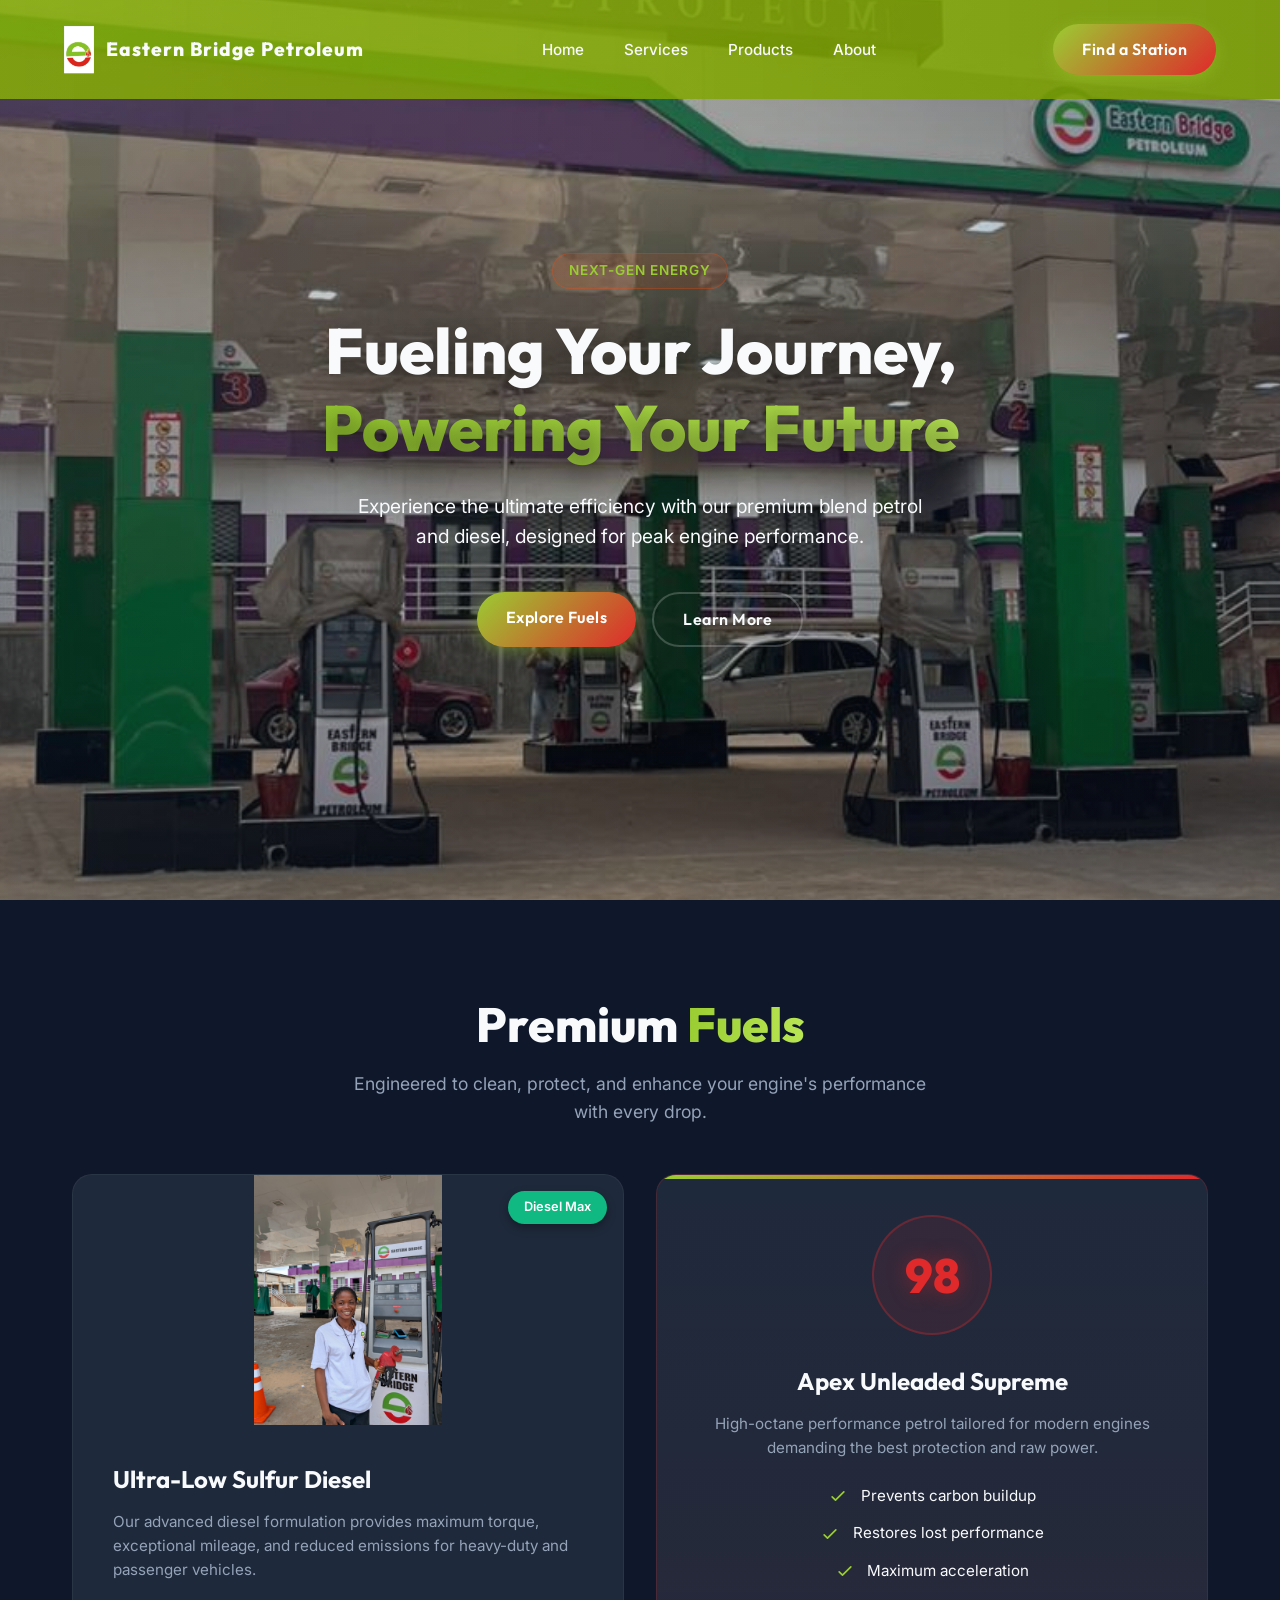
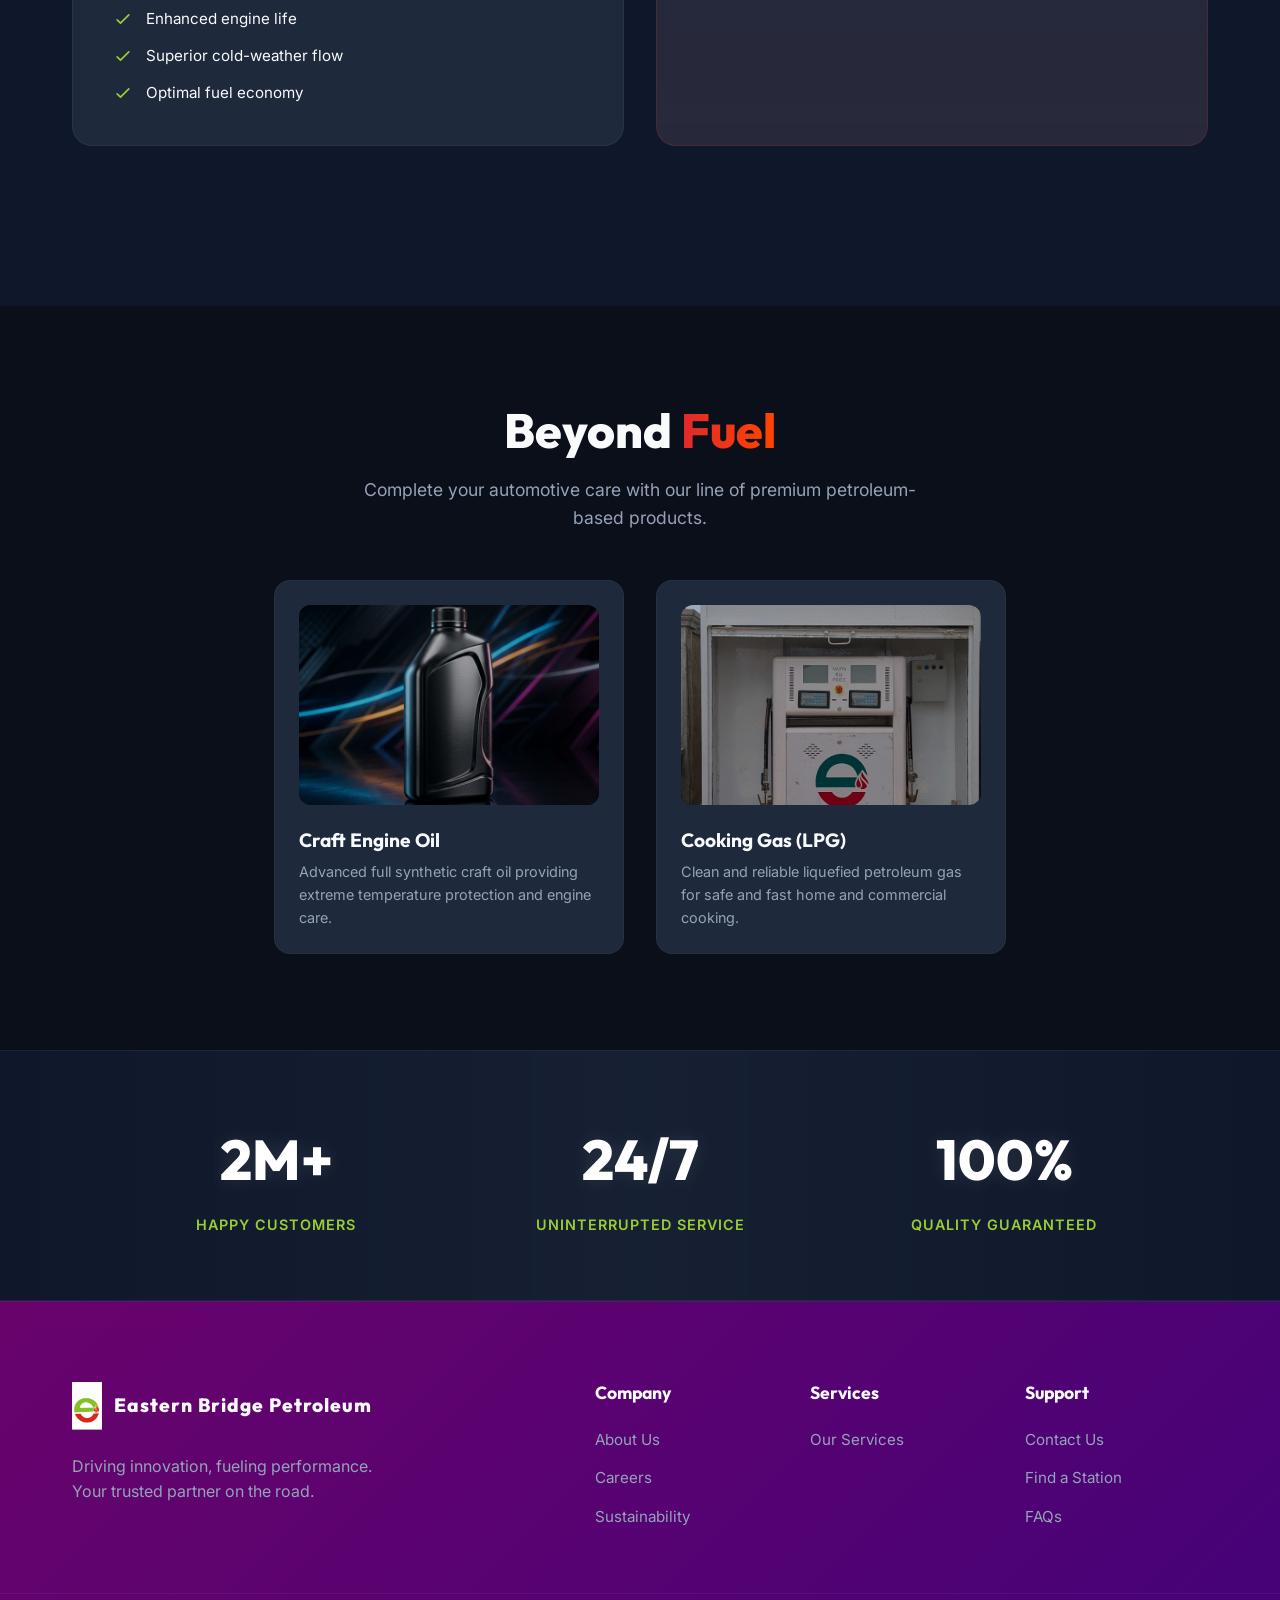
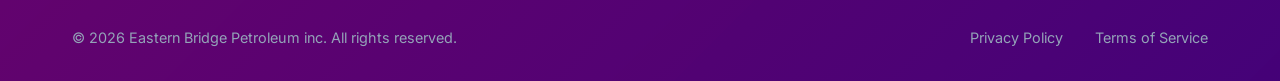
==== index.html @ cb511a56 "Initial commit for Eastern Bridge Petroleum website" ====
<!DOCTYPE html>
<html lang="en">
<head>
    <meta charset="UTF-8">
    <meta name="viewport" content="width=device-width, initial-scale=1.0">
    <title>Eastern Bridge Petroleum | Premium Fuels & Petroleum Products</title>
    <meta name="description" content="Top-tier petrol, premium diesel, and high-performance petroleum products. Fueling your journey with quality and reliability.">
    <link rel="stylesheet" href="styles.css">
    <link rel="preconnect" href="https://fonts.googleapis.com">
    <link rel="preconnect" href="https://fonts.gstatic.com" crossorigin>
    <link href="https://fonts.googleapis.com/css2?family=Outfit:wght@300;400;600;800&family=Inter:wght@400;500&display=swap" rel="stylesheet">
</head>
<body>
    <nav class="navbar">
        <div class="logo">
            <img src="assets/logo.png" alt="Eastern Bridge Petroleum Logo" class="logo-image">
            <span style="font-size: 1.2rem;">Eastern Bridge Petroleum</span>
        </div>
        <ul class="nav-links">
            <li><a href="index.html#home">Home</a></li>
            <li><a href="services.html">Services</a></li>
            <li><a href="index.html#products">Products</a></li>
            <li><a href="about.html">About</a></li>
        </ul>
        <a href="stations.html" class="btn btn-primary nav-cta" style="text-decoration: none; text-align: center;">Find a Station</a>
        <div class="hamburger">
            <div class="bar"></div>
            <div class="bar"></div>
            <div class="bar"></div>
        </div>
    </nav>

    <header id="home" class="hero">
        <div class="hero-bg">
            <div class="gradient-overlay"></div>
            <img src="assets/background.png" alt="Modern Petrol Station at Night" class="hero-image">
        </div>
        <div class="hero-content">
            <span class="badge fade-in-up">Next-Gen Energy</span>
            <h1 class="fade-in-up delay-1">Fueling Your Journey,<br><span class="highlight">Powering Your Future</span></h1>
            <p class="fade-in-up delay-2">Experience the ultimate efficiency with our premium blend petrol and diesel, designed for peak engine performance.</p>
            <div class="hero-actions fade-in-up delay-3">
                <a href="#fuels" class="btn btn-primary">Explore Fuels</a>
                <a href="#about" class="btn btn-secondary">Learn More</a>
            </div>
        </div>
    </header>

    <section id="fuels" class="section fuels-section">
        <div class="container margin-bottom-lg">
            <div class="section-header text-center">
                <h2 class="section-title">Premium <span class="highlight">Fuels</span></h2>
                <p class="section-subtitle">Engineered to clean, protect, and enhance your engine's performance with every drop.</p>
            </div>
            
            <div class="fuel-cards">
                <div class="fuel-card reveal">
                    <div class="card-image-wrapper">
                        <img src="assets/replacement .jpeg" alt="Premium Diesel Pump" class="card-image">
                        <div class="card-badge diesel-badge">Diesel Max</div>
                    </div>
                    <div class="card-content">
                        <h3>Ultra-Low Sulfur Diesel</h3>
                        <p>Our advanced diesel formulation provides maximum torque, exceptional mileage, and reduced emissions for heavy-duty and passenger vehicles.</p>
                        <ul class="features-list">
                            <li><svg viewBox="0 0 24 24" class="icon"><path d="M5 13l4 4L19 7"/></svg> Enhanced engine life</li>
                            <li><svg viewBox="0 0 24 24" class="icon"><path d="M5 13l4 4L19 7"/></svg> Superior cold-weather flow</li>
                            <li><svg viewBox="0 0 24 24" class="icon"><path d="M5 13l4 4L19 7"/></svg> Optimal fuel economy</li>
                        </ul>
                    </div>
                </div>

                <div class="fuel-card highlight-card reveal delay-1">
                    <div class="card-content centered-content">
                        <div class="pulse-ring">
                            <div class="octane-number">98</div>
                        </div>
                        <h3>Apex Unleaded Supreme</h3>
                        <p>High-octane performance petrol tailored for modern engines demanding the best protection and raw power.</p>
                        <ul class="features-list">
                            <li><svg viewBox="0 0 24 24" class="icon"><path d="M5 13l4 4L19 7"/></svg> Prevents carbon buildup</li>
                            <li><svg viewBox="0 0 24 24" class="icon"><path d="M5 13l4 4L19 7"/></svg> Restores lost performance</li>
                            <li><svg viewBox="0 0 24 24" class="icon"><path d="M5 13l4 4L19 7"/></svg> Maximum acceleration</li>
                        </ul>
                    </div>
                </div>
            </div>
        </div>
    </section>

    <section id="products" class="section products-section dark-bg">
        <div class="container">
            <div class="section-header text-center">
                <h2 class="section-title">Beyond <span class="highlight-cyan">Fuel</span></h2>
                <p class="section-subtitle">Complete your automotive care with our line of premium petroleum-based products.</p>
            </div>
            
            <div class="products-grid">
                <div class="product-item reveal">
                    <div class="product-image-container">
                        <img src="assets/lube.png" alt="Craft Engine Oil" class="product-image">
                    </div>
                    <div class="product-info">
                        <h4>Craft Engine Oil</h4>
                        <p>Advanced full synthetic craft oil providing extreme temperature protection and engine care.</p>
                    </div>
                </div>
                <div class="product-item reveal delay-1">
                    <div class="product-image-container">
                        <img src="assets/cooking_gas.jpeg" alt="Cooking Gas" class="product-image">
                    </div>
                    <div class="product-info">
                        <h4>Cooking Gas (LPG)</h4>
                        <p>Clean and reliable liquefied petroleum gas for safe and fast home and commercial cooking.</p>
                    </div>
                </div>
            </div>
        </div>
    </section>

    <section id="about" class="section numbers-section">
        <div class="container">
            <div class="stats-grid">

                <div class="stat-item reveal delay-1">
                    <div class="stat-number">2M+</div>
                    <div class="stat-label">Happy Customers</div>
                </div>
                <div class="stat-item reveal delay-2">
                    <div class="stat-number">24/7</div>
                    <div class="stat-label">Uninterrupted Service</div>
                </div>
                <div class="stat-item reveal delay-3">
                    <div class="stat-number">100%</div>
                    <div class="stat-label">Quality Guaranteed</div>
                </div>
            </div>
        </div>
    </section>

    <footer class="footer">
        <div class="container footer-content">
            <div class="footer-brand">
                <div class="logo">
                    <img src="assets/logo.png" alt="Eastern Bridge Petroleum Logo" class="logo-image">
                    <span style="font-size: 1.2rem;">Eastern Bridge Petroleum</span>
                </div>
                <p>Driving innovation, fueling performance. Your trusted partner on the road.</p>
            </div>
            <div class="footer-links">
                <div class="link-group">
                    <h5>Company</h5>
                    <ul>
                        <li><a href="about.html">About Us</a></li>
                        <li><a href="careers.html">Careers</a></li>
                        <li><a href="sustainability.html">Sustainability</a></li>
                    </ul>
                </div>
                <div class="link-group">
                    <h5>Services</h5>
                    <ul>
                        <li><a href="services.html">Our Services</a></li>
                    </ul>
                </div>
                <div class="link-group">
                    <h5>Support</h5>
                    <ul>
                        <li><a href="contact.html">Contact Us</a></li>
                        <li><a href="stations.html">Find a Station</a></li>
                        <li><a href="faq.html">FAQs</a></li>
                    </ul>
                </div>
            </div>
        </div>
        <div class="footer-bottom">
            <div class="container">
                <p>&copy; 2026 Eastern Bridge Petroleum inc. All rights reserved.</p>
                <div class="legal-links">
                    <a href="privacy.html">Privacy Policy</a>
                    <a href="terms.html">Terms of Service</a>
                </div>
            </div>
        </div>
    </footer>

    <script src="script.js"></script>
</body>
</html>
---- styles.css ----
/* ====== CSS VARIABLES ====== */
:root {
    /* Colors */
    --primary: #9ACD32;
    /* Lemon Green */
    --primary-hover: #8AB82D;
    --primary-glow: rgba(154, 205, 50, 0.4);

    --secondary: #1E293B;
    --accent-cyan: #E0292B;
    /* Vibrant Red */
    --accent-glow: rgba(224, 41, 43, 0.4);

    --dark-bg: #0F172A;
    --darker-bg: #0B0F19;
    --card-bg: #1E293B;

    --text-light: #F8FAFC;
    --text-muted: #94A3B8;

    --diesel: #10B981;
    /* Green for diesel */

    /* Typography */
    --font-heading: 'Outfit', sans-serif;
    --font-body: 'Inter', sans-serif;

    /* Layout */
    --max-width: 1200px;
}

/* ====== RESET & BASE ====== */
* {
    margin: 0;
    padding: 0;
    box-sizing: border-box;
}

html {
    scroll-behavior: smooth;
}

body {
    font-family: var(--font-body);
    background-color: var(--dark-bg);
    color: var(--text-light);
    line-height: 1.6;
    overflow-x: hidden;
}

h1,
h2,
h3,
h4,
h5,
h6 {
    font-family: var(--font-heading);
    line-height: 1.2;
}

a {
    text-decoration: none;
    color: inherit;
    transition: color 0.3s ease;
}

ul {
    list-style: none;
}

.container {
    max-width: var(--max-width);
    margin: 0 auto;
    padding: 0 2rem;
}

.text-center {
    text-align: center;
}

.margin-bottom-lg {
    margin-bottom: 4rem;
}

/* ====== REUSABLE COMPONENTS ====== */
.highlight {
    color: var(--primary);
    background: linear-gradient(90deg, #9ACD32, #B9E654);
    -webkit-background-clip: text;
    background-clip: text;
    -webkit-text-fill-color: transparent;
}

.highlight-cyan {
    color: var(--accent-cyan);
    background: linear-gradient(90deg, #E0292B, #FF4500);
    -webkit-background-clip: text;
    background-clip: text;
    -webkit-text-fill-color: transparent;
}

.btn {
    display: inline-block;
    padding: 0.8rem 1.8rem;
    border-radius: 50px;
    font-weight: 600;
    font-family: var(--font-heading);
    cursor: pointer;
    transition: all 0.3s ease;
    border: none;
    letter-spacing: 0.5px;
}

.btn-primary {
    background: linear-gradient(135deg, #9ACD32, #E0292B);
    color: white;
    box-shadow: 0 4px 15px var(--primary-glow);
}

.btn-primary:hover {
    transform: translateY(-2px);
    box-shadow: 0 6px 20px var(--primary-glow);
}

.btn-secondary {
    background: transparent;
    color: var(--text-light);
    border: 2px solid rgba(255, 255, 255, 0.2);
}

.btn-secondary:hover {
    background: rgba(255, 255, 255, 0.1);
    border-color: white;
}

.section {
    padding: 6rem 0;
}

.section-title {
    font-size: 3rem;
    font-weight: 800;
    margin-bottom: 1rem;
}

.section-subtitle {
    font-size: 1.1rem;
    color: var(--text-muted);
    max-width: 600px;
    margin: 0 auto 3rem;
}

/* ====== NAVIGATION ====== */
.navbar {
    position: fixed;
    top: 0;
    left: 0;
    width: 100%;
    padding: 1.5rem 5%;
    display: flex;
    justify-content: space-between;
    align-items: center;
    z-index: 1000;
    transition: all 0.3s ease;
    background: linear-gradient(90deg, rgba(141, 182, 0, 0.8), rgba(120, 155, 0, 0.9));
}

.navbar.scrolled {
    background: linear-gradient(90deg, rgba(141, 182, 0, 0.95), rgba(120, 155, 0, 1));
    backdrop-filter: blur(10px);
    padding: 1rem 5%;
    border-bottom: 1px solid rgba(255, 255, 255, 0.05);
}

.logo {
    display: flex;
    align-items: center;
    gap: 0.8rem;
    font-family: var(--font-heading);
    font-size: 1.5rem;
    font-weight: 800;
    letter-spacing: 1px;
}

.logo-image {
    height: 48px;
    width: auto;
    object-fit: contain;
}

.nav-links {
    display: flex;
    gap: 2.5rem;
}

.nav-links a {
    font-weight: 500;
    font-size: 0.95rem;
    position: relative;
}

.nav-links a::after {
    content: '';
    position: absolute;
    bottom: -5px;
    left: 0;
    width: 0;
    height: 2px;
    background: var(--primary);
    transition: width 0.3s ease;
}

.nav-links a:hover::after {
    width: 100%;
}

.hamburger {
    display: none;
    cursor: pointer;
}

.hamburger .bar {
    width: 25px;
    height: 3px;
    background: white;
    margin: 5px 0;
    transition: 0.3s;
}

/* ====== HERO SECTION ====== */
.hero {
    position: relative;
    height: 100vh;
    min-height: 700px;
    display: flex;
    align-items: center;
    justify-content: center;
    text-align: center;
    padding: 0 2rem;
}

.hero-bg {
    position: absolute;
    top: 0;
    left: 0;
    width: 100%;
    height: 100%;
    z-index: -1;
    overflow: hidden;
}

.hero-image {
    width: 100%;
    height: 100%;
    object-fit: cover;
    object-position: center;
    transform: scale(1.05);
    animation: slowZoom 20s infinite alternate;
}

.gradient-overlay {
    position: absolute;
    top: 0;
    left: 0;
    width: 100%;
    height: 100%;
    background: linear-gradient(to bottom, rgba(15, 23, 42, 0.05) 0%, rgba(15, 23, 42, 0.3) 100%),
        linear-gradient(to right, rgba(15, 23, 42, 0.2) 0%, transparent 50%, rgba(15, 23, 42, 0.2) 100%);
    z-index: 1;
}

.hero-content {
    position: relative;
    z-index: 2;
    max-width: 800px;
}

.badge {
    display: inline-block;
    padding: 0.4rem 1rem;
    background: rgba(255, 69, 0, 0.1);
    border: 1px solid rgba(255, 69, 0, 0.3);
    color: var(--primary);
    border-radius: 50px;
    font-size: 0.85rem;
    font-weight: 600;
    letter-spacing: 1px;
    text-transform: uppercase;
    margin-bottom: 1.5rem;
}

.hero-content h1 {
    font-size: clamp(3rem, 5vw, 4.5rem);
    font-weight: 800;
    margin-bottom: 1.5rem;
    text-shadow: 0 10px 30px rgba(0, 0, 0, 0.5);
}

.hero-content p {
    font-size: 1.2rem;
    color: var(--text-light);
    opacity: 0.9;
    margin-bottom: 2.5rem;
    max-width: 600px;
    margin-left: auto;
    margin-right: auto;
}

.hero-actions {
    display: flex;
    gap: 1rem;
    justify-content: center;
}

/* ====== FUELS SCETION ====== */
.fuels-section {
    background-color: var(--dark-bg);
}

.fuel-cards {
    display: grid;
    grid-template-columns: repeat(auto-fit, minmax(350px, 1fr));
    gap: 2rem;
    align-items: center;
}

.fuel-card {
    background: var(--card-bg);
    border-radius: 20px;
    overflow: hidden;
    border: 1px solid rgba(255, 255, 255, 0.05);
    transition: transform 0.4s ease, box-shadow 0.4s ease;
    height: 100%;
}

.fuel-card:hover {
    transform: translateY(-10px);
    box-shadow: 0 20px 40px rgba(0, 0, 0, 0.4);
}

.card-image-wrapper {
    position: relative;
    height: 250px;
    overflow: hidden;
}

.card-image {
    width: 100%;
    height: 100%;
    object-fit: contain;
    transition: transform 0.5s ease;
}

.fuel-card:hover .card-image {
    transform: scale(1.1);
}

.card-badge {
    position: absolute;
    top: 1rem;
    right: 1rem;
    padding: 0.4rem 1rem;
    border-radius: 50px;
    font-weight: 600;
    font-size: 0.8rem;
    box-shadow: 0 4px 10px rgba(0, 0, 0, 0.3);
}

.diesel-badge {
    background: var(--diesel);
    color: white;
}

.card-content {
    padding: 2.5rem;
}

.card-content h3 {
    font-size: 1.5rem;
    margin-bottom: 1rem;
}

.card-content p {
    color: var(--text-muted);
    font-size: 0.95rem;
    margin-bottom: 1.5rem;
}

.features-list {
    display: flex;
    flex-direction: column;
    gap: 0.8rem;
}

.features-list li {
    display: flex;
    align-items: center;
    gap: 0.8rem;
    font-size: 0.95rem;
}

.features-list .icon {
    width: 20px;
    height: 20px;
    stroke: var(--primary);
    stroke-width: 2;
    fill: none;
    stroke-linecap: round;
    stroke-linejoin: round;
}

.highlight-card {
    background: linear-gradient(180deg, rgba(30, 41, 59, 0) 0%, rgba(224, 41, 43, 0.05) 100%), var(--card-bg);
    border-color: rgba(224, 41, 43, 0.2);
    position: relative;
}

.highlight-card::before {
    content: '';
    position: absolute;
    top: 0;
    left: 0;
    width: 100%;
    height: 4px;
    background: linear-gradient(90deg, #9ACD32, #E0292B);
}

.centered-content {
    text-align: center;
    display: flex;
    flex-direction: column;
    align-items: center;
}

.centered-content .features-list li {
    justify-content: center;
}

.pulse-ring {
    width: 120px;
    height: 120px;
    border-radius: 50%;
    background: rgba(224, 41, 43, 0.1);
    display: flex;
    align-items: center;
    justify-content: center;
    margin-bottom: 2rem;
    position: relative;
    border: 2px solid rgba(224, 41, 43, 0.3);
}

.pulse-ring::after {
    content: '';
    position: absolute;
    top: -10px;
    right: -10px;
    bottom: -10px;
    left: -10px;
    border: 2px solid var(--accent-cyan);
    border-radius: 50%;
    opacity: 0;
    animation: pulse 2s infinite;
}

.octane-number {
    font-family: var(--font-heading);
    font-size: 3rem;
    font-weight: 800;
    color: var(--accent-cyan);
    line-height: 1;
    text-shadow: 0 0 20px var(--accent-glow);
}

/* ====== PRODUCTS SECTION ====== */
.dark-bg {
    background-color: var(--darker-bg);
}

.products-grid {
    display: flex;
    justify-content: center;
    flex-wrap: wrap;
    gap: 2rem;
}
.products-grid > .product-item {
    flex: 1 1 260px;
    max-width: 350px;
}

.product-item {
    background: var(--card-bg);
    border-radius: 16px;
    padding: 1.5rem;
    border: 1px solid rgba(255, 255, 255, 0.03);
    transition: all 0.3s ease;
    cursor: pointer;
}

.product-item:hover {
    background: rgba(255, 255, 255, 0.05);
    border-color: rgba(6, 182, 212, 0.3);
    transform: translateY(-5px);
}

.product-image-container {
    width: 100%;
    height: 200px;
    border-radius: 12px;
    overflow: hidden;
    margin-bottom: 1.5rem;
    background: #000;
}

.product-image {
    width: 100%;
    height: 100%;
    object-fit: cover;
    opacity: 0.8;
    transition: opacity 0.3s ease;
}

.product-item:hover .product-image {
    opacity: 1;
}

.placeholder-box {
    width: 100%;
    height: 100%;
}

.gradient-1 {
    background: linear-gradient(135deg, #1e3c72 0%, #2a5298 100%);
}

.gradient-2 {
    background: linear-gradient(135deg, #11998e 0%, #38ef7d 100%);
}

.gradient-3 {
    background: linear-gradient(135deg, #8A2387 0%, #E94057 100%, #F27121 100%);
}

.product-info h4 {
    font-size: 1.2rem;
    margin-bottom: 0.5rem;
}

.product-info p {
    font-size: 0.9rem;
    color: var(--text-muted);
}

/* ====== NUMBERS SECTION ====== */
.numbers-section {
    padding: 4rem 0;
    border-top: 1px solid rgba(255, 255, 255, 0.05);
    border-bottom: 1px solid rgba(255, 255, 255, 0.05);
    background: linear-gradient(90deg, var(--dark-bg), rgba(30, 41, 59, 0.5), var(--dark-bg));
}

.stats-grid {
    display: flex;
    justify-content: center;
    align-items: center;
    flex-wrap: wrap;
    text-align: center;
    gap: 4rem;
}
.stats-grid > .stat-item {
    flex: 1 1 200px;
    max-width: 300px;
}

.stat-number {
    font-size: 3.5rem;
    font-family: var(--font-heading);
    font-weight: 800;
    color: white;
    margin-bottom: 0.5rem;
    text-shadow: 0 0 20px rgba(255, 255, 255, 0.1);
}

.stat-label {
    color: var(--primary);
    font-weight: 600;
    text-transform: uppercase;
    letter-spacing: 1px;
    font-size: 0.9rem;
}

/* ====== FOOTER ====== */
.footer {
    background: linear-gradient(135deg, rgba(128, 0, 128, 0.8) 0%, rgba(75, 0, 130, 0.9) 100%), var(--darker-bg);
    padding-top: 5rem;
    border-top: 1px solid rgba(255, 255, 255, 0.05);
}

.footer-content {
    display: grid;
    grid-template-columns: 1.5fr 2fr;
    gap: 4rem;
    margin-bottom: 4rem;
}

.footer-brand p {
    color: var(--text-muted);
    margin-top: 1.5rem;
    max-width: 300px;
}

.footer-links {
    display: grid;
    grid-template-columns: repeat(3, 1fr);
    gap: 2rem;
}

.link-group h5 {
    font-size: 1.1rem;
    margin-bottom: 1.5rem;
    color: white;
}

.link-group ul {
    display: flex;
    flex-direction: column;
    gap: 0.8rem;
}

.link-group a {
    color: var(--text-muted);
    font-size: 0.95rem;
}

.link-group a:hover {
    color: var(--primary);
    padding-left: 5px;
}

.footer-bottom {
    padding: 2rem 0;
    border-top: 1px solid rgba(255, 255, 255, 0.05);
}

.footer-bottom .container {
    display: flex;
    justify-content: space-between;
    align-items: center;
    color: var(--text-muted);
    font-size: 0.9rem;
}

.legal-links {
    display: flex;
    gap: 2rem;
}

.legal-links a:hover {
    color: white;
}

/* ====== ANIMATIONS & UTILS ====== */
@keyframes slowZoom {
    0% {
        transform: scale(1);
    }

    100% {
        transform: scale(1.1);
    }
}

@keyframes pulse {
    0% {
        transform: scale(1);
        opacity: 0.5;
    }

    100% {
        transform: scale(1.3);
        opacity: 0;
    }
}

.fade-in-up {
    opacity: 0;
    transform: translateY(30px);
    transition: opacity 0.8s ease, transform 0.8s ease;
}

.fade-in-up.appear {
    opacity: 1;
    transform: translateY(0);
}

.delay-1 {
    transition-delay: 0.2s;
}

.delay-2 {
    transition-delay: 0.4s;
}

.delay-3 {
    transition-delay: 0.6s;
}

.reveal {
    opacity: 0;
    transform: translateY(40px);
    transition: all 0.8s cubic-bezier(0.5, 0, 0, 1);
}

.reveal.active {
    opacity: 1;
    transform: translateY(0);
}

/* ====== RESPONSIVE ====== */
@media (max-width: 992px) {
    .section-title {
        font-size: 2.5rem;
    }

    .stats-grid {
        gap: 3rem;
    }

    .footer-content {
        grid-template-columns: 1fr;
        gap: 3rem;
    }
}

@media (max-width: 768px) {

    .nav-links,
    .nav-cta {
        display: none;
    }

    .hamburger {
        display: block;
    }

    .hero-content h1 {
        font-size: 2.5rem;
    }

    .hero-actions {
        flex-direction: column;
    }

    .footer-links {
        grid-template-columns: repeat(2, 1fr);
    }

    .footer-bottom .container {
        flex-direction: column;
        gap: 1rem;
        text-align: center;
    }
}

@media (max-width: 480px) {
    .fuel-cards {
        grid-template-columns: 1fr;
    }

    .stats-grid {
        gap: 2rem;
    }

    .footer-links {
        grid-template-columns: 1fr;
    }
}

/* ====== INNER PAGES ====== */
.page-header {
    padding: 160px 2rem 80px;
    text-align: center;
    background: linear-gradient(to bottom, rgba(15, 23, 42, 0.1), rgba(15, 23, 42, 0.3)), url('assets/background.png');
    background-size: cover;
    background-position: center;
    border-bottom: 1px solid rgba(255, 255, 255, 0.05);
}

.page-header h1 {
    font-size: 3rem;
    margin-bottom: 1rem;
    color: white;
}

.margin-top-lg {
    margin-top: 4rem;
}

.team-grid {
    display: grid;
    grid-template-columns: repeat(auto-fit, minmax(260px, 1fr));
    gap: 2rem;
    margin-top: 2rem;
}

.team-card {
    background: var(--card-bg);
    border-radius: 16px;
    padding: 2.5rem 1.5rem;
    text-align: center;
    border: 1px solid rgba(255, 255, 255, 0.05);
    transition: transform 0.3s ease;
}

.team-card:hover {
    transform: translateY(-5px);
    border-color: var(--accent-cyan);
}

.team-photo {
    width: 150px;
    height: 150px;
    border-radius: 50%;
    margin: 0 auto 1.5rem;
    background: var(--darker-bg);
    object-fit: cover;
    border: 3px solid var(--primary);
}

.service-grid {
    display: grid;
    grid-template-columns: repeat(auto-fit, minmax(280px, 1fr));
    gap: 2rem;
    margin-top: 2rem;
}

.service-card {
    background: var(--card-bg);
    border-radius: 16px;
    padding: 2.5rem;
    border: 1px solid rgba(255, 255, 255, 0.05);
    transition: all 0.3s ease;
    text-align: left;
}

.service-card:hover {
    border-color: var(--primary);
    transform: translateY(-5px);
}

.service-icon {
    width: 50px;
    height: 50px;
    margin-bottom: 1.5rem;
    color: var(--accent-cyan);
}
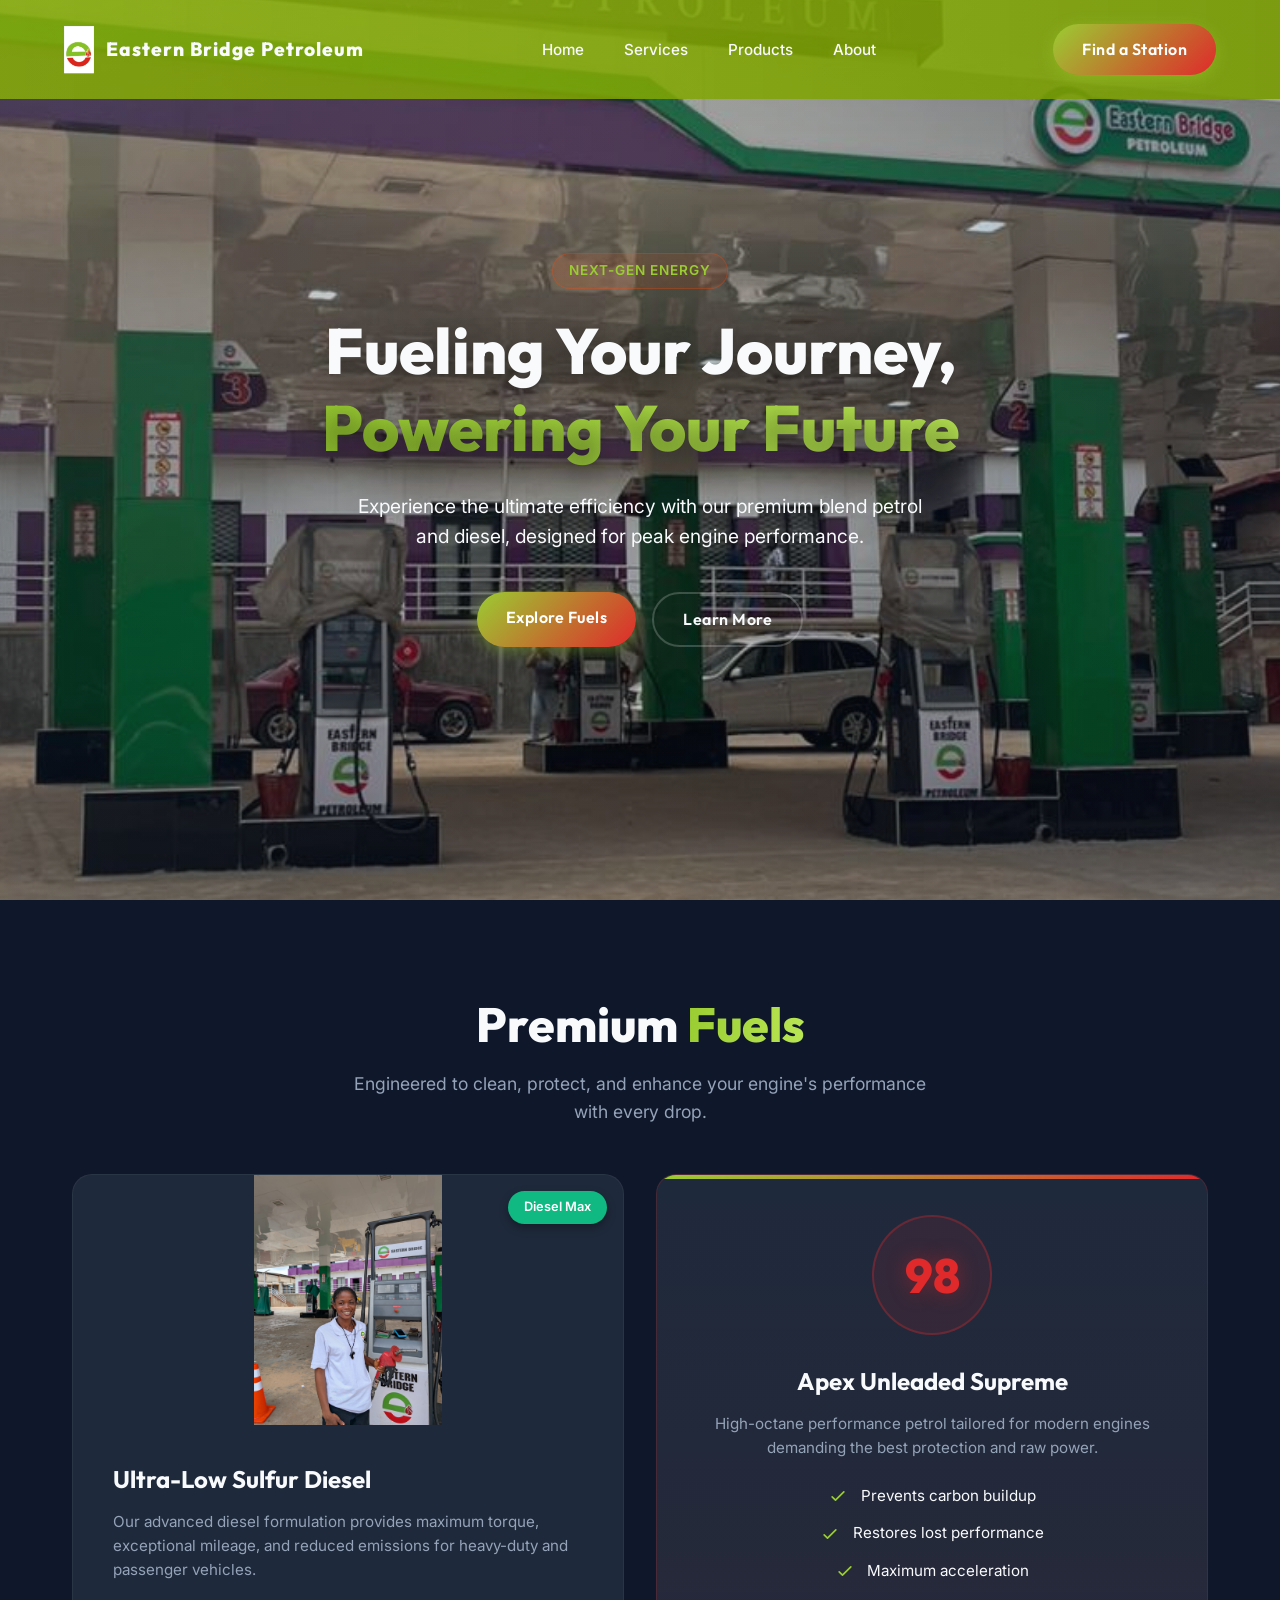
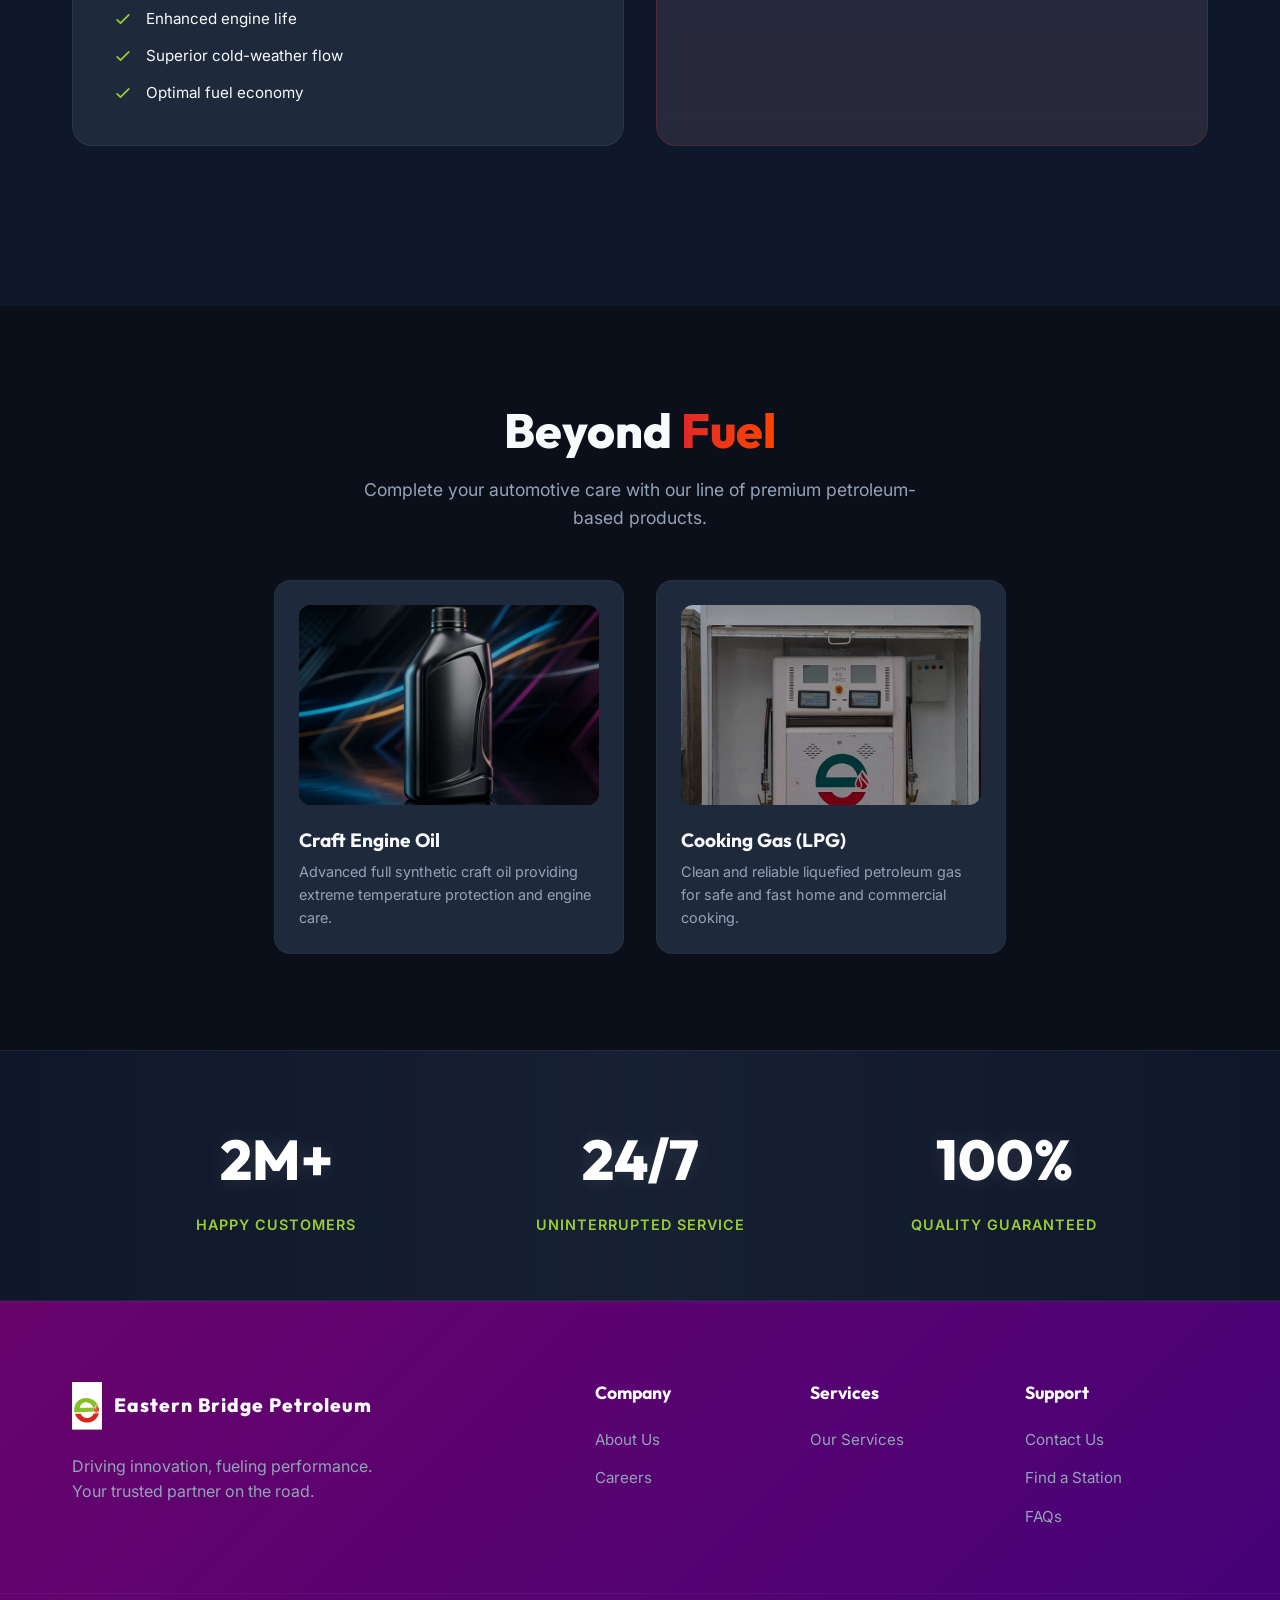
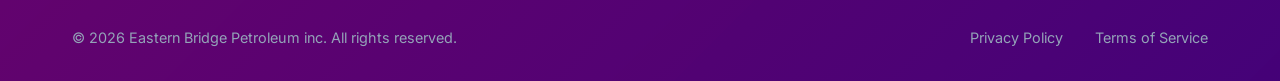
==== commit 1221d5e4: "UI corrections: removed sustainability, updated about us subtitle, fixed map layout" ====
--- a/index.html
+++ b/index.html
@@ -153,7 +153,7 @@
                     <ul>
                         <li><a href="about.html">About Us</a></li>
                         <li><a href="careers.html">Careers</a></li>
-                        <li><a href="sustainability.html">Sustainability</a></li>
+                        
                     </ul>
                 </div>
                 <div class="link-group">
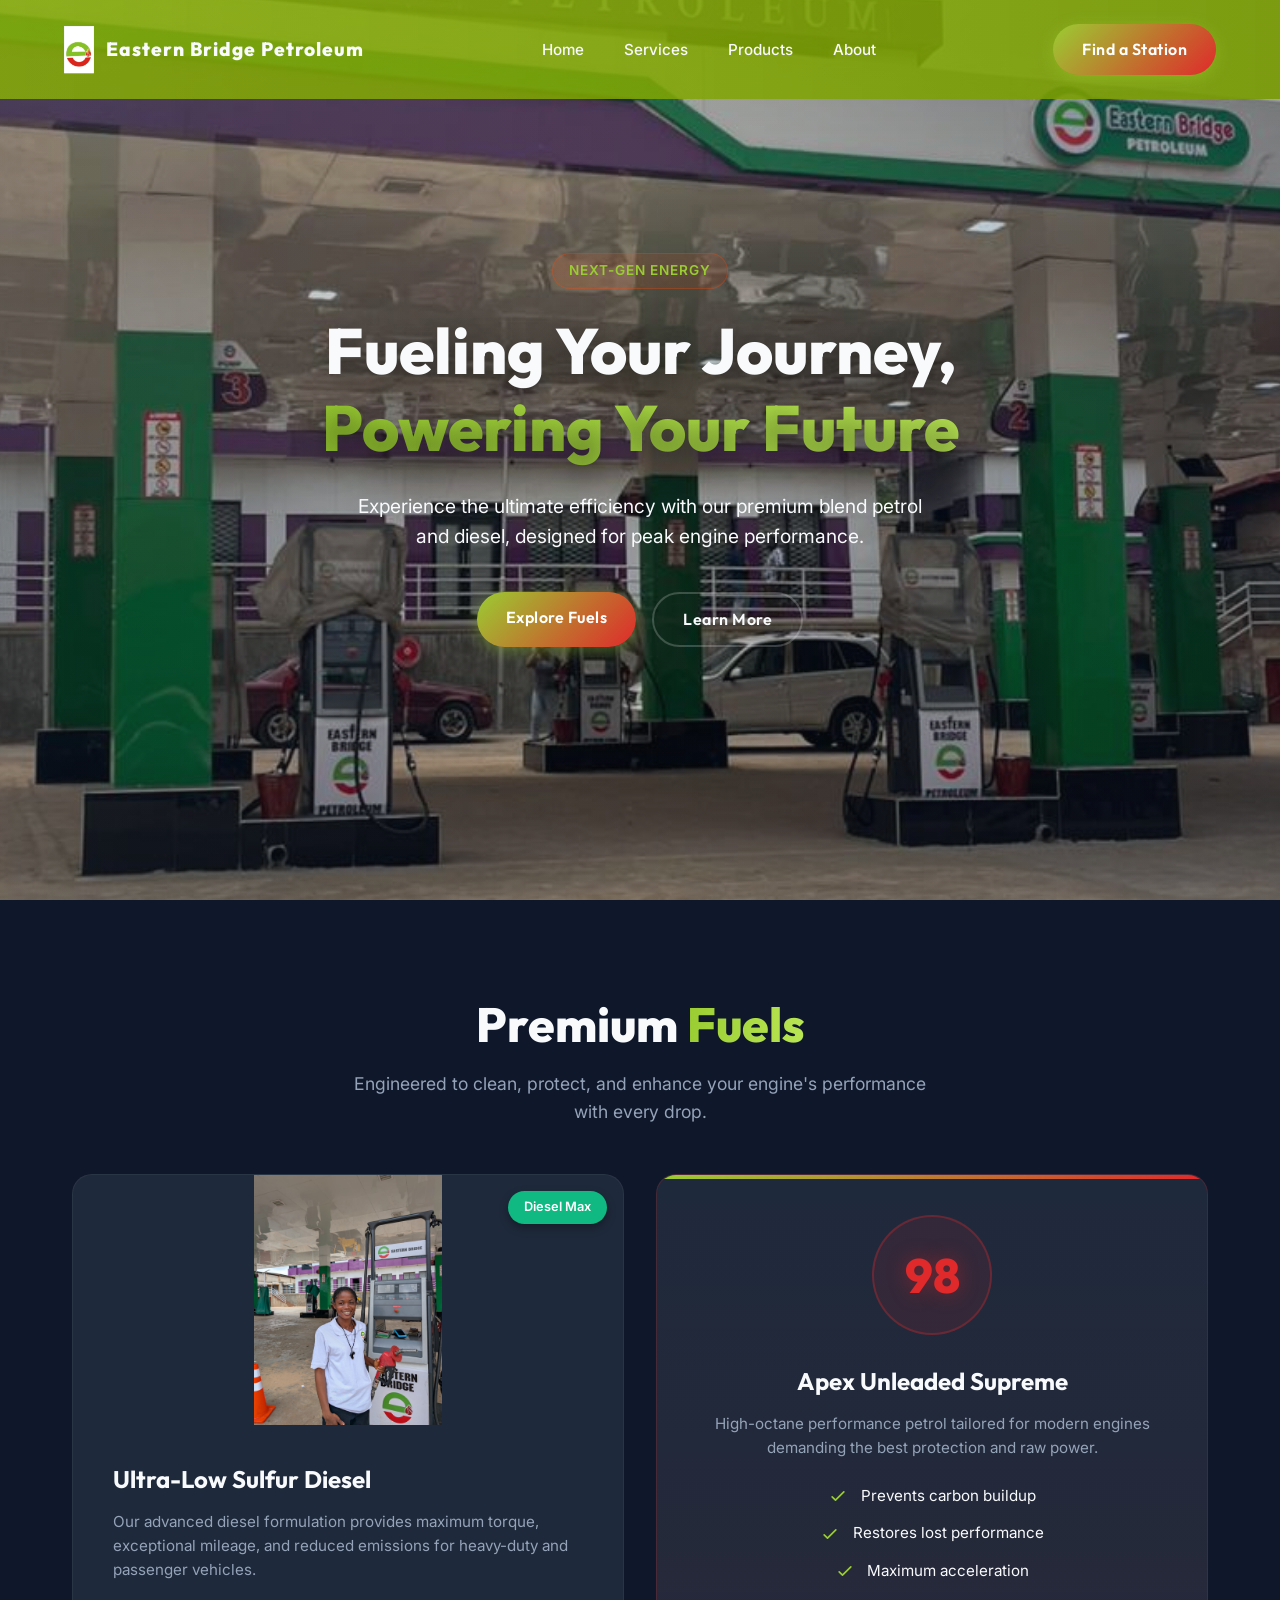
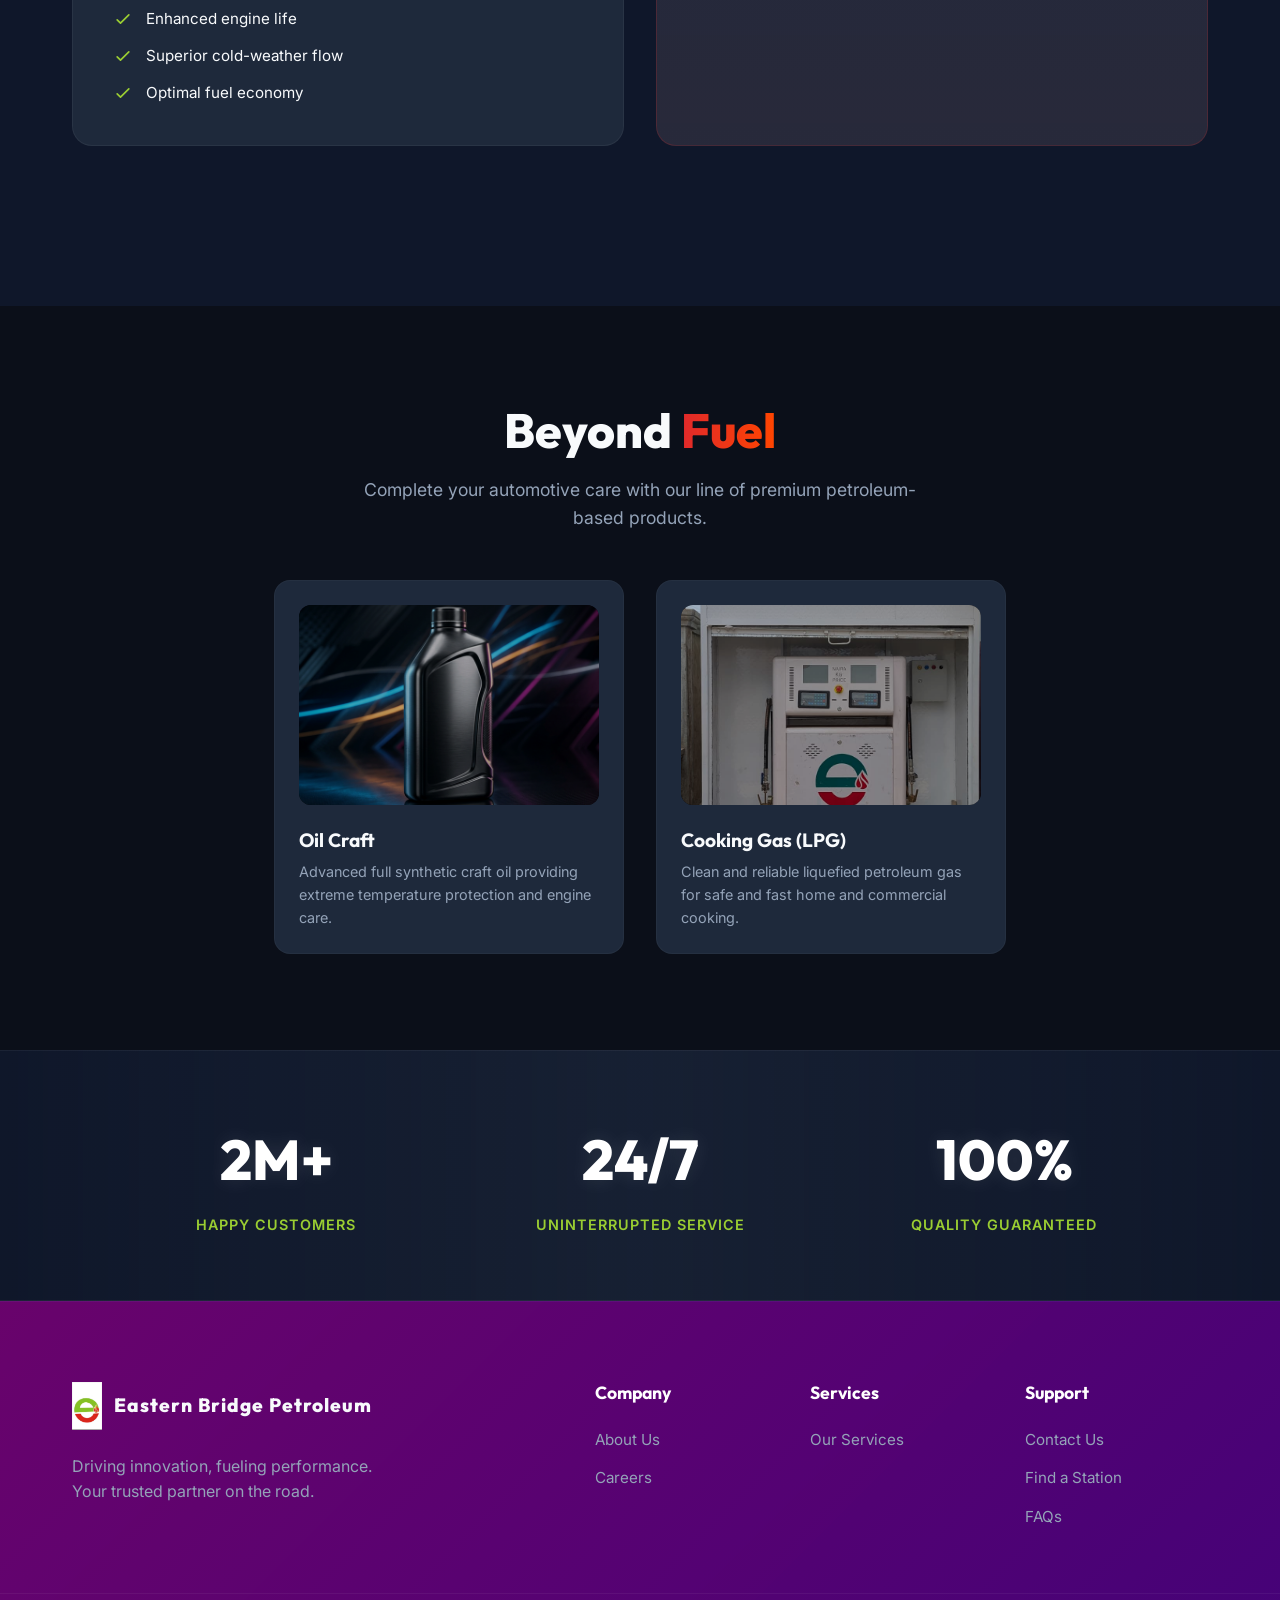
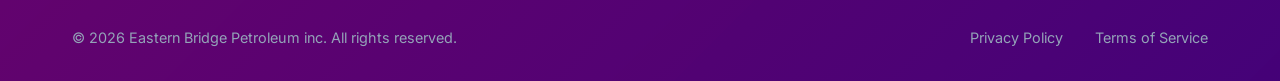
==== commit 812c90ca: "Change product name from 'Craft Engine Oil' to 'Oil Craft'" ====
--- a/index.html
+++ b/index.html
@@ -101,7 +101,7 @@
                         <img src="assets/lube.png" alt="Craft Engine Oil" class="product-image">
                     </div>
                     <div class="product-info">
-                        <h4>Craft Engine Oil</h4>
+                        <h4>Oil Craft</h4>
                         <p>Advanced full synthetic craft oil providing extreme temperature protection and engine care.</p>
                     </div>
                 </div>
